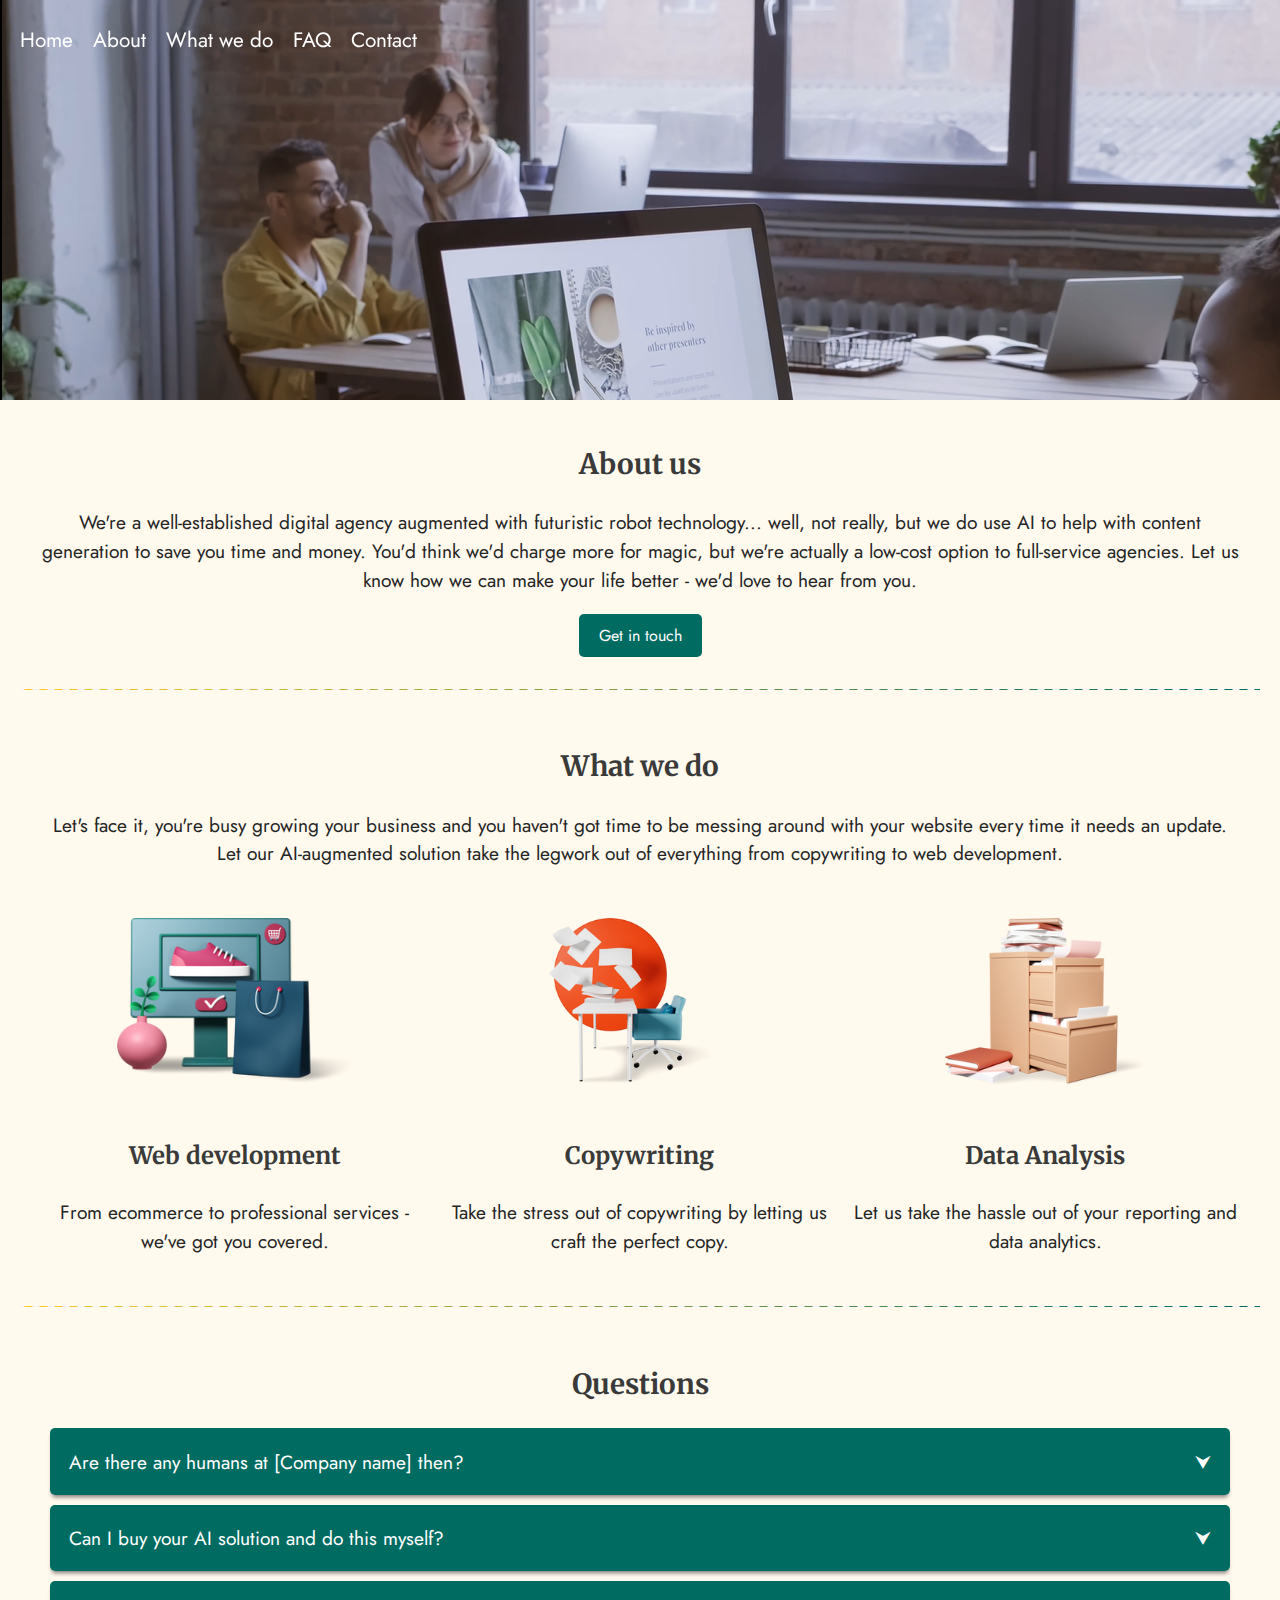
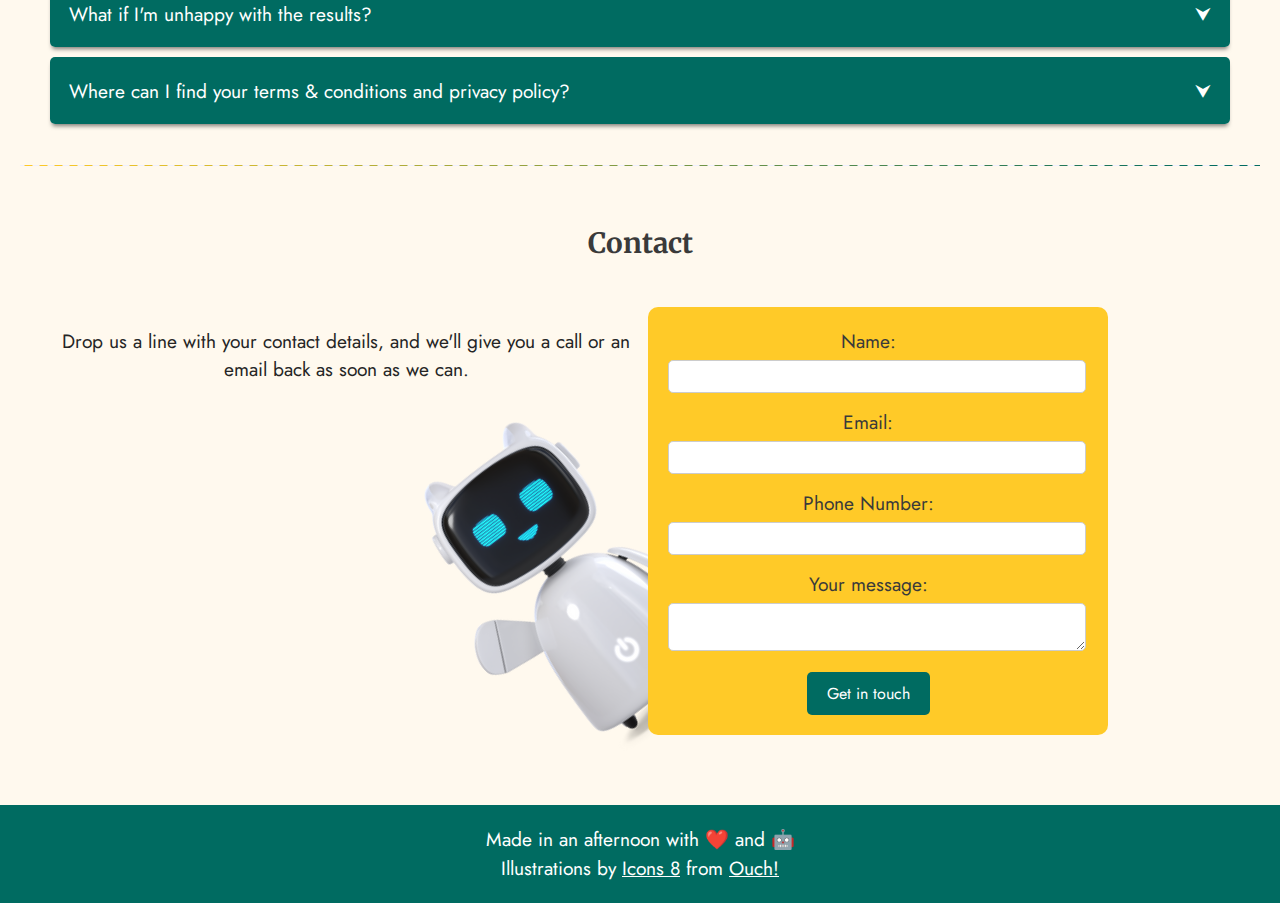
==== index.html @ e3707002 "First commit" ====
<!DOCTYPE html>
<html>
<head>
  <meta name="viewport" content="width=device-width, initial-scale=1">
  <link rel="stylesheet" type="text/css" href="styles.css">
  <script src="js/script.js"></script>
  <link rel="preconnect" href="https://fonts.googleapis.com">
  <link rel="preconnect" href="https://fonts.gstatic.com" crossorigin>
  <link href="https://fonts.googleapis.com/css2?family=Jost:wght@300;400&family=Merriweather&display=swap" rel="stylesheet">

    <!-- <script>
        // Refresh the page every 5 seconds
        setInterval(function() {
          location.reload();
        }, 5000);
      </script> -->
      
</head>
<body>
  <header>
    <div class="video-wrapper">
      <img src="images/static.png" alt="Some people in a creative office" class="static-image">
        <video class="header-video" autoplay muted loop>
        <source src="images/office.mp4" type="video/mp4" loading="lazy">
        </video>
    </div>
    <nav>
      <div class="burger-menu">
        <div class="burger-line"></div>
        <div class="burger-line"></div>
        <div class="burger-line"></div>
      </div>
      <ul class="menu">
        <li><a href="#">Home</a></li>
        <li><a href="#about">About</a></li>
        <li><a href="#what-we-do">What we do</a></li>
        <li><a href="#questions">FAQ</a></li>
        <li><a href="#contact">Contact</a></li>
      </ul>
    </nav>
  </header>
  
  <div class="content">
    <!-- about us -->
    <section id="about-section">
        <h2 id="about">About us</h2>
        <p>We're a well-established digital agency augmented with futuristic robot technology... well, not really, but we do use AI to help with content generation to save you time and money. You'd think we'd charge more for magic, but we're actually a low-cost option to full-service agencies. Let us know how we can make your life better - we'd love to hear from you.</p>

        <a class="btn" href="#contact">Get in touch</a>
    </section>

    <b class="hr"></b>

    <!-- services -->
    <section id="feature-section">
        <h2 id="what-we-do">What we do</h2>
        <p>Let's face it, you're busy growing your business and you haven't got time to be messing around with your website every time it needs an update. Let our AI-augmented solution take the legwork out of everything from copywriting to web development.</p>
        
            <div class="container items-container">
                <div class="feature">
                    <img src="images/web.png" alt="A computer monitor showing a shoe, and a shopping bag">
                    <h3>Web development</h3>
                    <p>From ecommerce to professional services - we've got you covered.</p>
                </div>
                <div class="feature">
                    <img src="images/copy.png" alt="A desk with paper flying around it">
                    <h3>Copywriting</h3>
                    <p>Take the stress out of copywriting by letting us craft the perfect copy.</p>
                </div>
                <div class="feature">
                    <img src="images/analytics.png" alt="An overflowing filing cabinet">
                    <h3>Data Analysis</h3>
                    <p>Let us take the hassle out of your reporting and data analytics.</p>
                </div>
              
             </div>
    </section>

    <b class="hr"></b>

    <!-- faq -->
    <section id="feature-section">

<h2 id="questions">Questions</h2>

        <div class="collapsible-accordion">
            <div class="collapsible-item">
              <input type="checkbox" id="tab1">
              <label class="collapsible-item-label" for="tab1">Are there any humans at [Company name] then?</label>
              <div class="collapsible-item-content">
                Yes! AI isn't taking our jobs just yet. We use AI to do a load of the work, meaning incredible results, but quicker, and for less money.
              </div>
            </div>
          </div>
          
          <div class="collapsible-accordion">
            <div class="collapsible-item">
              <input type="checkbox" id="tab2">
              <label class="collapsible-item-label" for="tab2">Can I buy your AI solution and do this myself?</label>
              <div class="collapsible-item-content">
                Not yet. It's how we make our money at the moment, but we'd love to be able to offer a reseller platform in the future.
              </div>
            </div>
          </div>
          
          <div class="collapsible-accordion">
            <div class="collapsible-item">
              <input type="checkbox" id="tab3">
              <label class="collapsible-item-label" for="tab3">What if I'm unhappy with the results?</label>
              <div class="collapsible-item-content">
                Just like any other agency, we make sure you're happy with what we create. We provide two rounds of amends as standard so you always have an opportunity to change anything you don't like.
              </div>
            </div>
          </div>

          <div class="collapsible-accordion">
            <div class="collapsible-item">
              <input type="checkbox" id="tab4">
              <label class="collapsible-item-label" for="tab4">Where can I find your terms & conditions and privacy policy?</label>
              <div class="collapsible-item-content">
                Right here: <a href="terms.html" title="Terms &amp; Conditions">Terms & Conditions</a> and <a href="privacy.html" title="Privacy Policy">Privacy Policy</a>.
              </div>
            </div>
          </div>
          
    </section>
    
    <b class="hr"></b>

    <!-- contact -->
    <section id="contact-section">
        <h2 id="contact">Contact</h2>
        
            <div class="container form-container">
                <div class="form-image">
                    <img src="images/robot.png" alt="A woman with a headset working at a computer">
                  </div>

                <p>Drop us a line with your contact details, and we'll give you a call or an email back as soon as we can.</p>

                <form class="contact-form">
                    <div class="form-group">
                      <label for="name">Name:</label>
                      <input type="text" id="name" name="name" required>
                    </div>
                    <div class="form-group">
                      <label for="email">Email:</label>
                      <input type="email" id="email" name="email" required>
                    </div>
                    <div class="form-group">
                      <label for="phone">Phone Number:</label>
                      <input type="tel" id="phone" name="phone" required>
                    </div>
                    <div class="form-group">
                      <label for="message">Your message:</label>
                      <textarea id="message" name="message"></textarea>
                    </div>
                    <button type="submit" class="btn">Get in touch</button>
                  </form>
                  
             </div>
    </section>

  </div> <!-- ends content -->
    
  <footer class="footer">
    <div class="container">
      <p class="footer-text">Made in an afternoon with ❤️ and 🤖 <br> Illustrations by <a href="https://icons8.com/illustrations/author/zD2oqC8lLBBA">Icons 8</a> from <a href="https://icons8.com/illustrations">Ouch!</a>
      </p>
    </div>
  </footer>
  

</body>
</html>
---- styles.css ----
html {
    scroll-behavior: smooth;
}

body {
    margin: 0;
    padding: 0;
    font-family: 'Jost', Tahoma, sans-serif;
  }

  h1, h2, h3, p {
    font-family: 'Merriweather', Trebuchet MS, serif;
    color: #3a3a3a;
    line-height: 1.5em;
  }

  label {
    font-family: 'Jost', Tahoma, sans-serif;
    font-size: 1.2em;
    font-weight: 400;
    color: #3a3a3a;
  }

  h1 {
    font-size: 2em;
    text-align: center;
  }

  h2 {
    font-size: 1.75em;
  }

  h3 {
    font-size: 1.5em;
  }

  p {
    font-family: 'Jost', Tahoma, sans-serif;
    font-size: 1.2em;
    color: #252525;
  }

/* reusable */

.align-left {
    text-align: left;
}

  /* header */
  
  header {
    position: relative;
  }

  .video-wrapper {
    height: 300px;
    padding-bottom: 50px;
    padding-top: 50px; 

  }

  .header-video {
    max-width: 100%;
    position: fixed;
    top: 0;
    z-index: 1;
    min-width: 710px;
  }

  .parallax-layer {
    position: absolute;
    top: 0;
    left: 0;
    width: 100%;
    height: 100%;
    transform: translateZ(0);
  }

  /* nav */
  
  nav {
    display: flex;
    align-items: center;
    position: fixed;
    top: 20px;
    left: 0px;
    padding: 5px 0 5px 20px;
    background-color: rgba(0, 0, 0, 0); /* Initial transparent background */
    transition: background-color 0.3s; /* Smooth transition */
    z-index: 10000;
  }
  
  nav.scrolled {
    background-color: rgba(0, 0, 0, 0.8); /* Faded background on scroll */
  }
  
  .burger-menu {
    display: none;
    flex-direction: column;
    cursor: pointer;
  }
  
  .burger-line {
    width: 25px;
    height: 3px;
    background-color: #fff;
    margin: 4px 0;
  }
  
  .menu {
    display: flex;
    list-style-type: none;
    margin: 0;
    padding: 0;
  }
  
  .menu li {
    margin-right: 20px;
    font-size: 1.3em;
  }
  
  .menu li a {
    color: #fff;
    text-decoration: none;
    transition: color 0.3s;
  }
  
  .menu li a:hover {
    color: #ffca28;
  }
  
  .content { /*page bg*/
    position: relative;
    z-index: 1;
    padding: 20px;
    background-color: #FFF9EE;
  }

/* main */

  section {
    max-width: 1200px;
    margin: 0 auto;
    text-align: center;
  }

  section:last-of-type {
    margin-bottom: 30px;
  }

  .items-container {
    display: grid;
    grid-template-columns: repeat(3, 1fr);
    grid-gap: 1em;
    margin-top: 50px;
  }
  
  .feature {
    text-align: center;
    height: fit-content;
  }
  
  .feature img {
    max-width: 100%;
    height: 180px;
    margin-bottom: 10px;
  }

  .static-image {
    z-index: 0;
    position: fixed;
    top: 0;
    overflow: hidden;
  }

/* contact form */

.form-container {
    display: grid;
    grid-template-columns: 1fr 1fr;
    grid-gap: 1em;
    position: relative;
    justify-content: flex-end;
    margin: 0 auto;
    padding: 20px;
}

.form-image {
    position: absolute;
    left: 34%;
    top: 70%;
    transform: translateY(-60%) rotate(-45deg);
    z-index: 1;
    overflow: hidden;
  }

.contact-form {
    /* flex: 1; */
    max-width: 400px;
    padding: 20px 40px 20px 20px;
    background-color: #ffca28;
    border-radius: 10px;
    z-index: 1;
  }
  
  .contact-form h2 {
    text-align: center;
    margin-bottom: 20px;
  }
  
  .form-group {
    margin-bottom: 15px;
  }
  
  .form-group label {
    display: block;
    margin-bottom: 5px;
  }
  
  .form-group input,
  .form-group textarea {
    width: 100%;
    padding: 8px;
    border: 1px solid #ccc;
    border-radius: 5px;
    outline: none;
  }
  
/* footer */

.footer {
    background-color: #006B61;
    padding: 20px 0;
  }
  
  .footer-text, .footer-text a {
    margin: 0;
    color: #fff;
    text-align: center;
  }
  
/* faq */

input[type=checkbox] {
    /* position: absolute;
    opacity: 0;
    z-index: -1; */
    display: none;
  }

.collapsible-accordion {
    margin: 10px;
    border-radius: 5px;
    overflow: hidden;
    box-shadow: 0 4px 4px -2px rgba(0, 0, 0, 0.5);
  }
  .collapsible-item-label {
    display: flex;
    justify-content: space-between;
    padding: 1em;
    cursor: pointer;
    background: #006B61;
    color: #fff;
  }
  .collapsible-item-label::after {
    content: "⮟";
    /* width: 1em;
    height: 1em; */
    text-align: center;
    transition: transform 0.5s ease-in-out;
    /* transition: all 0.35s; */
  }
  .collapsible-item-content {
    max-height: 0;
    padding: 0 1em;
    background: white;
    transition: all 0.35s;
  }
  
  input:checked + .collapsible-item-label::after {
    transform: rotate(180deg);
    transform-origin: center;
   
  }
  input:checked ~ .collapsible-item-content {
    max-height: 100vh;
    padding: 1em;
  }
  
  /* btns */
  
  .btn  {
    font-family: 'Jost', sans-serif;
    display: inline-block;
    padding: 10px 20px;
    border-radius: 5px;
    border: 0;
    background-color: #006B61; /* dark green */
    color: #fff;
    text-decoration: none;
    text-align: center;
    transition: background-color 0.3s ease;
    cursor: pointer;
    font-size: 1em;
  }

  .btn:hover {
    background-color: #649B92;
  }


  /* divider */

  .hr {
    width: 100%;
    height: 1px;
    display: block;
    position: relative;
    margin-bottom: 0em;
    padding: 2em 0;
  }
  .hr:after, .hr:before {
    content: "";
    position: absolute;
    width: 100%;
    height: 1px;
    bottom: 50%;
    left: 0;
  }
  .hr:before {
    background: linear-gradient(90deg, #f0f0ff 0%, #f0f0ff 50%, transparent 50%, transparent 100%);
    background-size: 15px;
    background-position: center;
    z-index: 1;
  }
  .hr:after {
    transition: opacity 0.3s ease, -webkit-animation 0.3s ease;
    transition: opacity 0.3s ease, animation 0.3s ease;
    transition: opacity 0.3s ease, animation 0.3s ease, -webkit-animation 0.3s ease;
    background: -moz-linear-gradient(90deg, rgba(255,202,40,1) 0%, rgba(0,107,97,1) 49%, rgba(255,202,40,1) 100%);
    background: -webkit-linear-gradient(90deg, rgba(255,202,40,1) 0%, rgba(0,107,97,1) 49%, rgba(255,202,40,1) 100%);
    background: linear-gradient(90deg, rgba(255,202,40,1) 0%, rgba(0,107,97,1) 49%, rgba(255,202,40,1) 100%);
    filter: progid:DXImageTransform.Microsoft.gradient(startColorstr="#ffca28",endColorstr="#ffca28",GradientType=1);
    /* background: linear-gradient(to right, #62efab 5%, #F2EA7D 15%, #F2EA7D 25%, #FF8797 35%, #FF8797 45%, #e1a4f4 55%, #e1a4f4 65%, #82fff4 75%, #82fff4 85%, #62efab 95%); */ /* rainbow */
    background-size: 200%;
    background-position: 0%;
    -webkit-animation: bar 15s linear infinite;
            animation: bar 15s linear infinite;
  }
  @-webkit-keyframes bar {
    0% {
      background-position: 0%;
    }
    100% {
      background-position: 200%;
    }
  }
  @keyframes bar {
    0% {
      background-position: 0%;
    }
    100% {
      background-position: 200%;
    }
  }

  /* media  */
  
  @media (max-width: 768px) {
    .burger-menu {
      display: flex;
    }
    
    .menu {
      display: none;
    }
    
    .menu.active {
      display: flex;
      flex-direction: column;
    }
    
    .menu.active li {
      margin-bottom: 10px;
    }

    /* feature */
    .items-container {
        grid-template-columns: 1fr;
  }
}
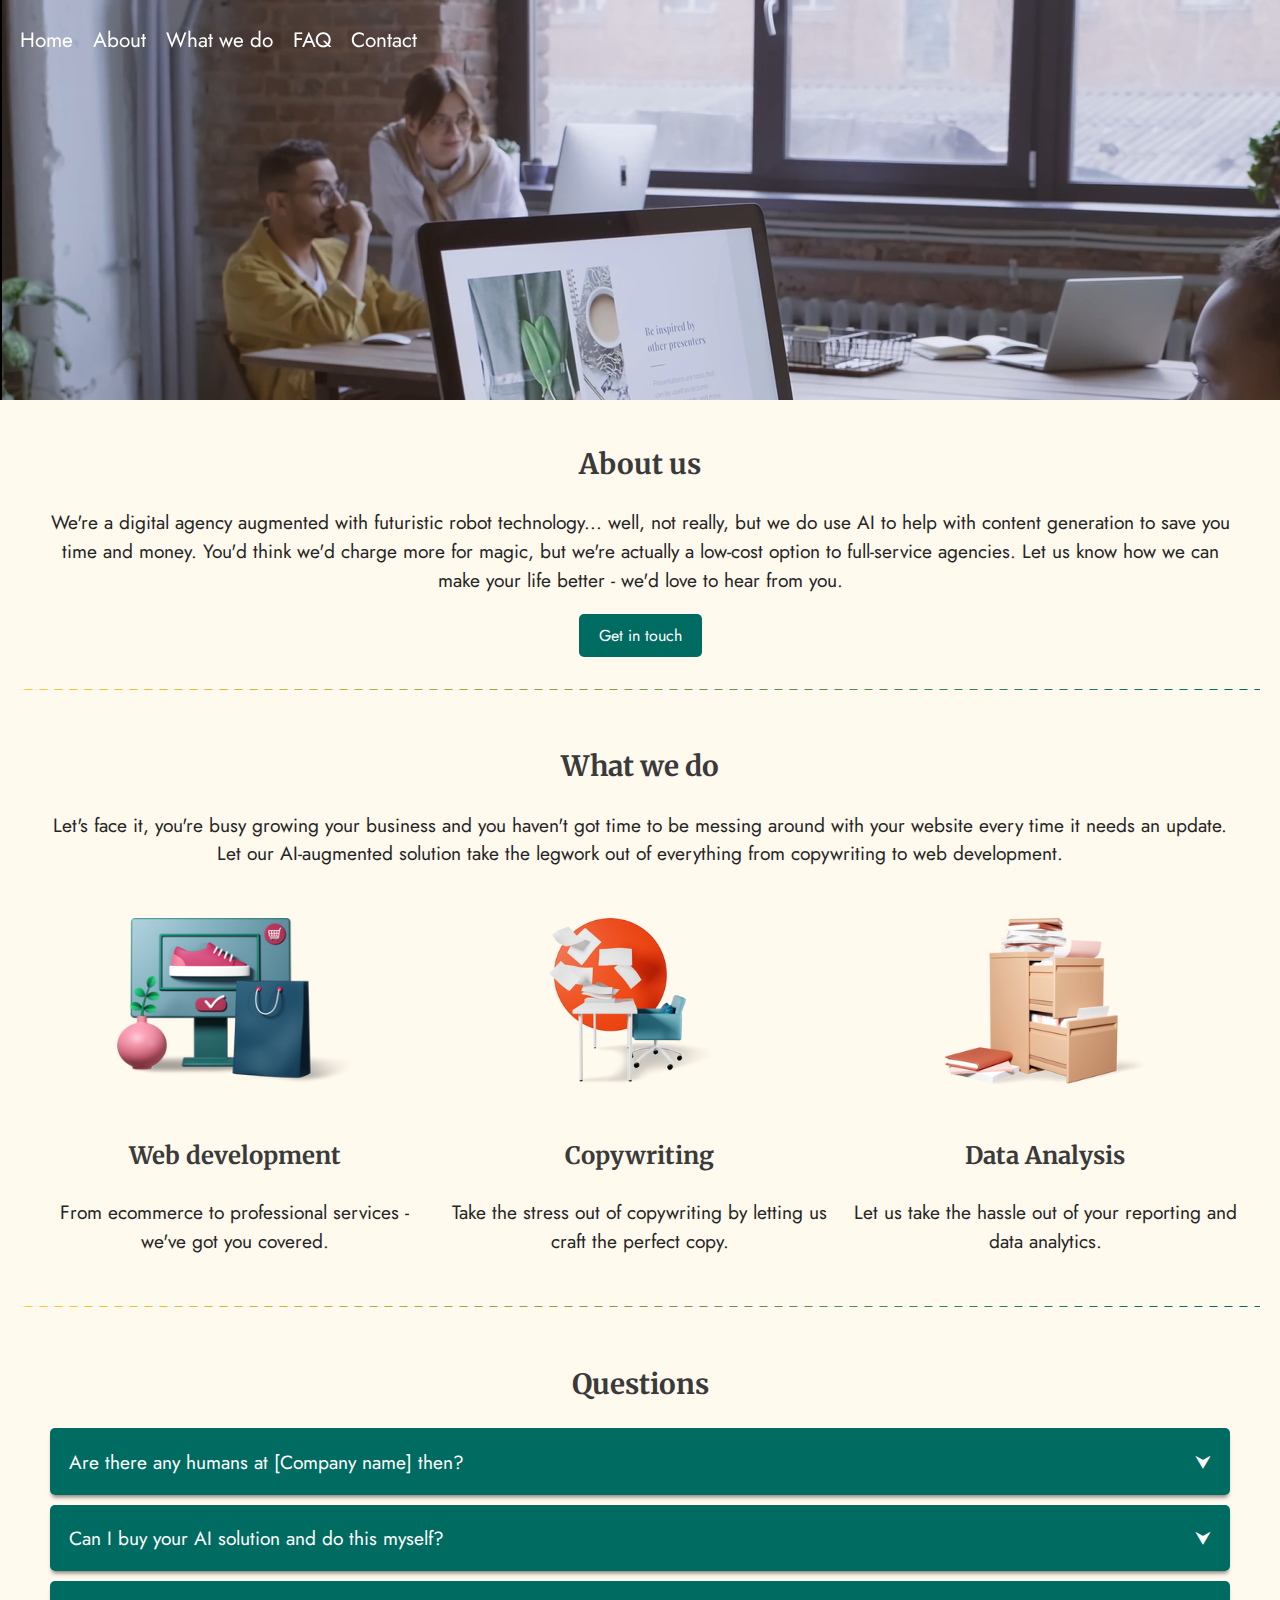
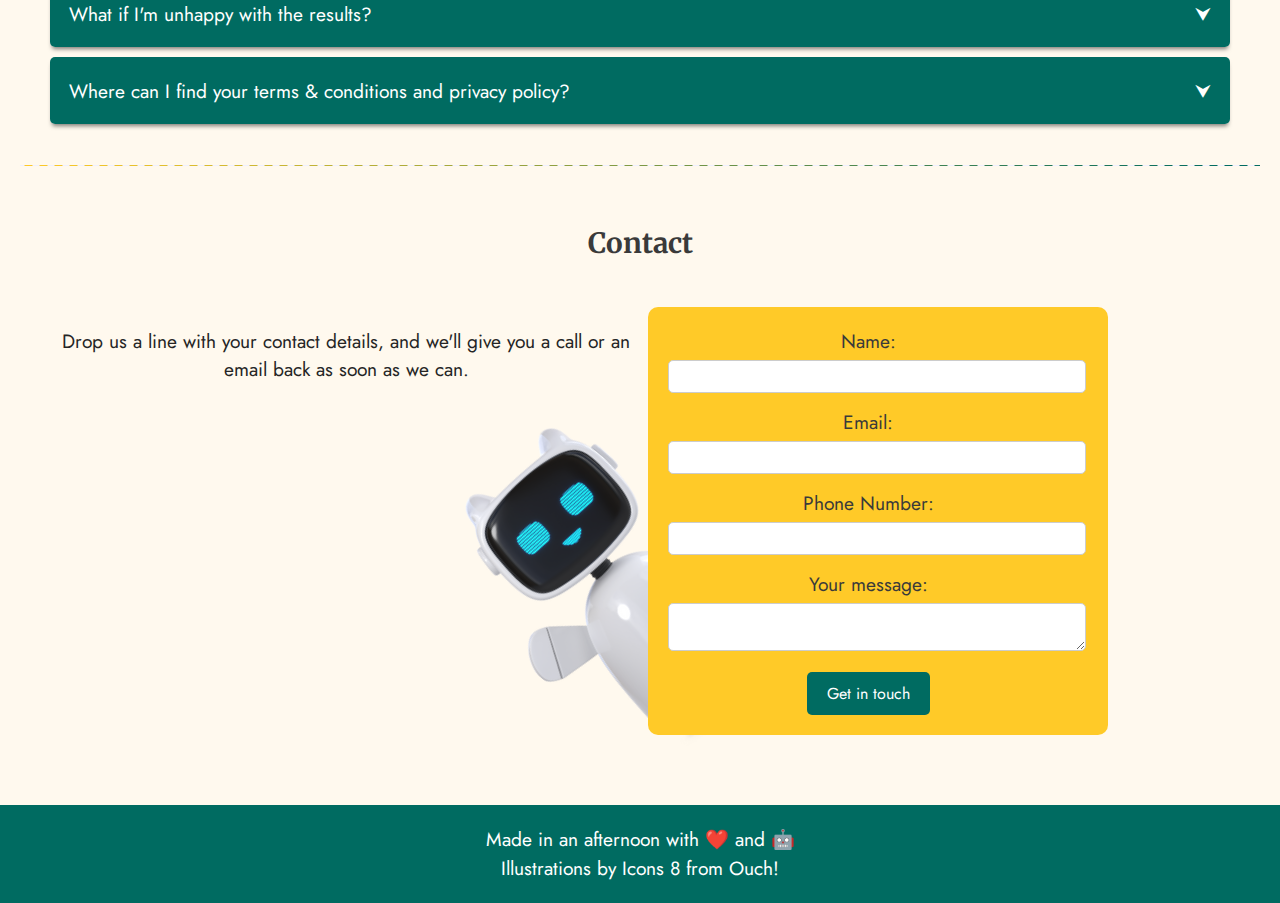
==== commit 5d679bfd: "Testing includes" ====
--- a/index.html
+++ b/index.html
@@ -44,7 +44,7 @@
     <!-- about us -->
     <section id="about-section">
         <h2 id="about">About us</h2>
-        <p>We're a well-established digital agency augmented with futuristic robot technology... well, not really, but we do use AI to help with content generation to save you time and money. You'd think we'd charge more for magic, but we're actually a low-cost option to full-service agencies. Let us know how we can make your life better - we'd love to hear from you.</p>
+        <p>We're a digital agency augmented with futuristic robot technology... well, not really, but we do use AI to help with content generation to save you time and money. You'd think we'd charge more for magic, but we're actually a low-cost option to full-service agencies. Let us know how we can make your life better - we'd love to hear from you.</p>
 
         <a class="btn" href="#contact">Get in touch</a>
     </section>
--- a/styles.css
+++ b/styles.css
@@ -12,6 +12,15 @@
     font-family: 'Merriweather', Trebuchet MS, serif;
     color: #3a3a3a;
     line-height: 1.5em;
+  }
+
+  a {
+    color: #137a48;
+    text-decoration: none;
+  }
+
+  a:hover {
+    text-decoration: underline;
   }
 
   label {
@@ -187,9 +196,9 @@
 
 .form-image {
     position: absolute;
-    left: 34%;
+    left: 38%;
     top: 70%;
-    transform: translateY(-60%) rotate(-45deg);
+    transform: translateY(-60%) rotate(-50deg);
     z-index: 1;
     overflow: hidden;
   }
@@ -231,6 +240,8 @@
 .footer {
     background-color: #006B61;
     padding: 20px 0;
+    z-index: 1;
+    position: relative;
   }
   
   .footer-text, .footer-text a {
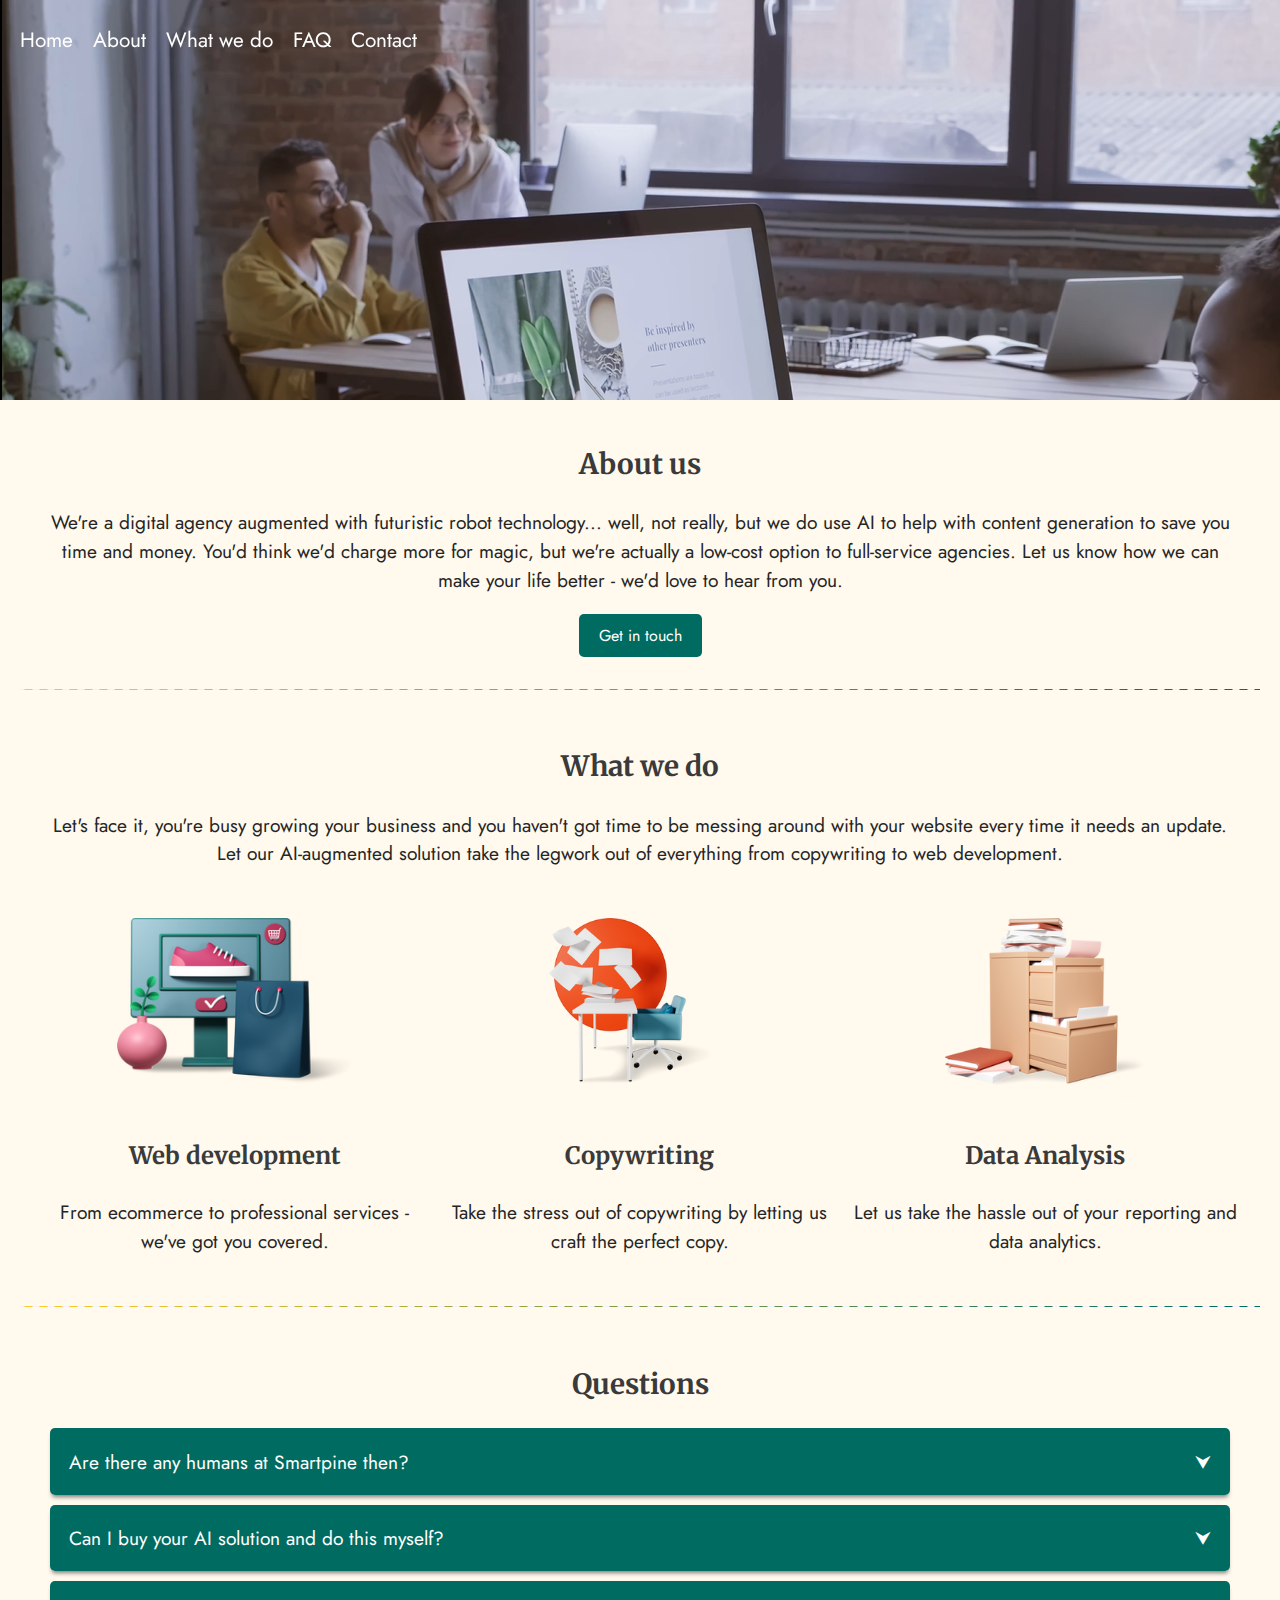
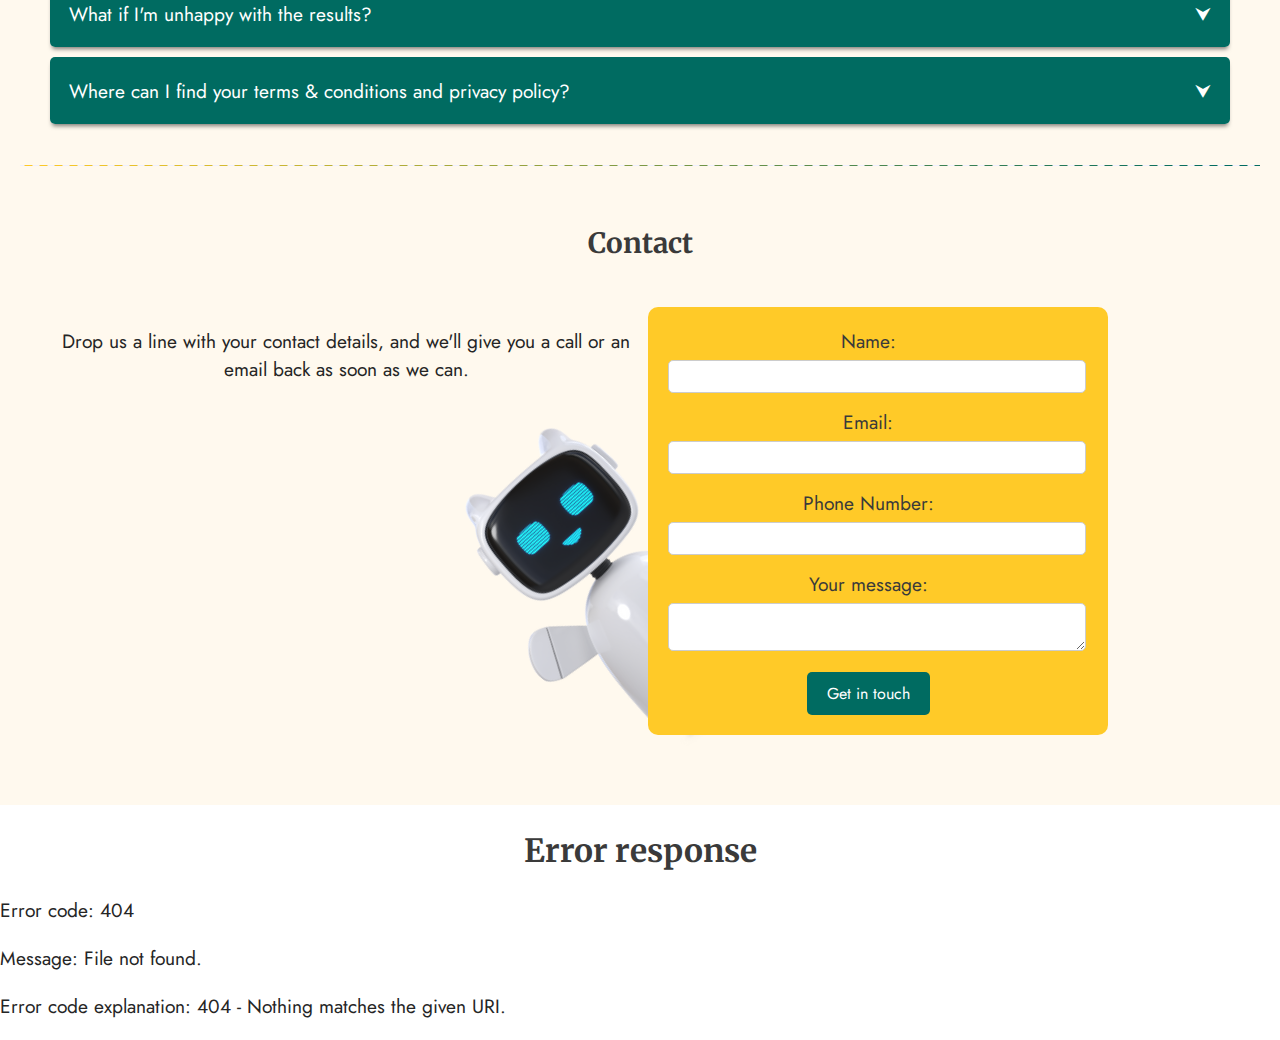
==== commit 19964aea: "Updates privacy policy" ====
--- a/index.html
+++ b/index.html
@@ -7,38 +7,11 @@
   <link rel="preconnect" href="https://fonts.googleapis.com">
   <link rel="preconnect" href="https://fonts.gstatic.com" crossorigin>
   <link href="https://fonts.googleapis.com/css2?family=Jost:wght@300;400&family=Merriweather&display=swap" rel="stylesheet">
-
-    <!-- <script>
-        // Refresh the page every 5 seconds
-        setInterval(function() {
-          location.reload();
-        }, 5000);
-      </script> -->
       
 </head>
 <body>
-  <header>
-    <div class="video-wrapper">
-      <img src="images/static.png" alt="Some people in a creative office" class="static-image">
-        <video class="header-video" autoplay muted loop>
-        <source src="images/office.mp4" type="video/mp4" loading="lazy">
-        </video>
-    </div>
-    <nav>
-      <div class="burger-menu">
-        <div class="burger-line"></div>
-        <div class="burger-line"></div>
-        <div class="burger-line"></div>
-      </div>
-      <ul class="menu">
-        <li><a href="#">Home</a></li>
-        <li><a href="#about">About</a></li>
-        <li><a href="#what-we-do">What we do</a></li>
-        <li><a href="#questions">FAQ</a></li>
-        <li><a href="#contact">Contact</a></li>
-      </ul>
-    </nav>
-  </header>
+
+  <header></header>
   
   <div class="content">
     <!-- about us -->
@@ -86,7 +59,7 @@
         <div class="collapsible-accordion">
             <div class="collapsible-item">
               <input type="checkbox" id="tab1">
-              <label class="collapsible-item-label" for="tab1">Are there any humans at [Company name] then?</label>
+              <label class="collapsible-item-label" for="tab1">Are there any humans at Smartpine then?</label>
               <div class="collapsible-item-content">
                 Yes! AI isn't taking our jobs just yet. We use AI to do a load of the work, meaning incredible results, but quicker, and for less money.
               </div>
@@ -163,13 +136,7 @@
 
   </div> <!-- ends content -->
     
-  <footer class="footer">
-    <div class="container">
-      <p class="footer-text">Made in an afternoon with ❤️ and 🤖 <br> Illustrations by <a href="https://icons8.com/illustrations/author/zD2oqC8lLBBA">Icons 8</a> from <a href="https://icons8.com/illustrations">Ouch!</a>
-      </p>
-    </div>
-  </footer>
-  
+  <footer></footer>
 
 </body>
 </html>--- a/styles.css
+++ b/styles.css
@@ -317,6 +317,7 @@
 
   .btn:hover {
     background-color: #649B92;
+    text-decoration: none;
   }
 
 
